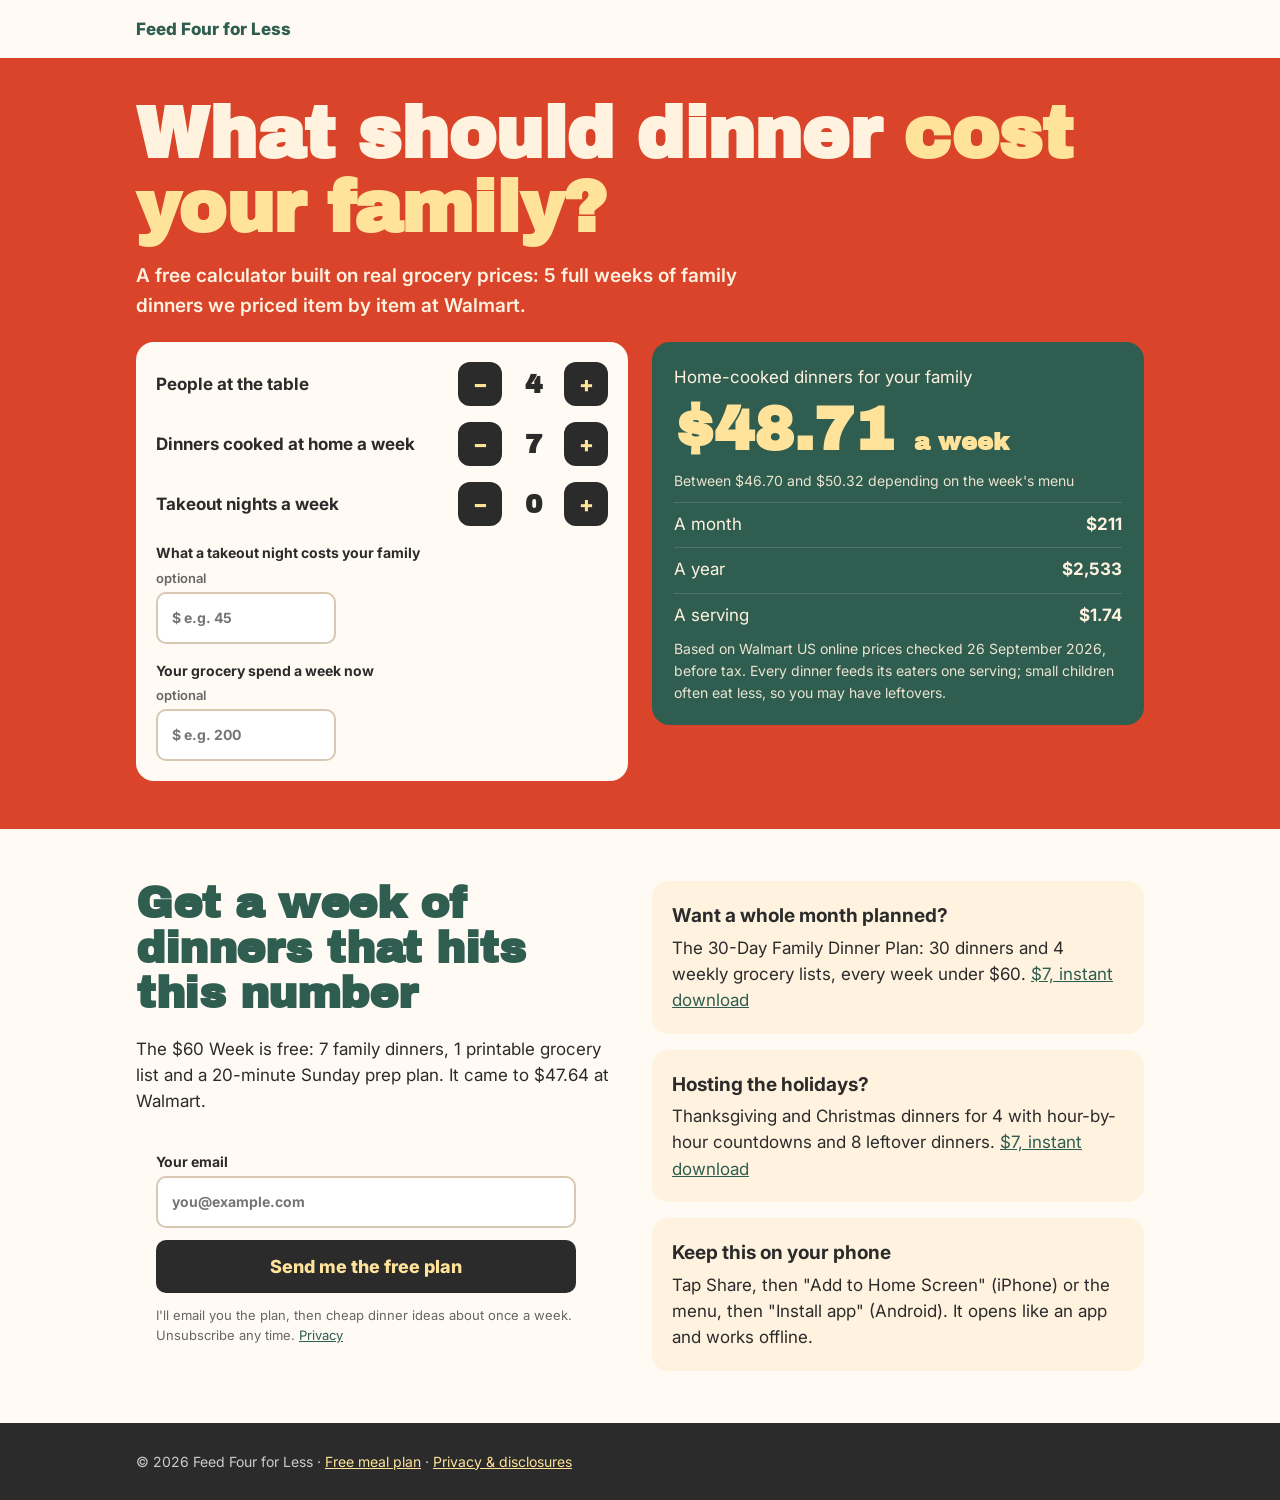
==== calculator/index.html @ 7c9b19fc "Free Family Dinner Budget Calculator (site/calculator/, installable web app): costs from the 5 Walma" ====
<!doctype html>
<html lang="en">
<head>
<meta charset="utf-8">
<meta name="viewport" content="width=device-width, initial-scale=1">
<title>Family Dinner Budget Calculator: What Should Dinner Cost a Week? | Feed Four for Less</title>
<meta name="description" content="Free calculator: see what home-cooked dinners cost your family each week, month and year at Walmart prices, and how much swapping takeout nights saves.">
<meta property="og:title" content="Family Dinner Budget Calculator">
<meta property="og:description" content="What should dinner cost your family? Free, instant, based on real Walmart prices.">
<meta property="og:image" content="icon-512.png">
<meta name="theme-color" content="#D9442B">
<link rel="manifest" href="manifest.webmanifest">
<link rel="apple-touch-icon" href="icon-180.png">
<meta name="apple-mobile-web-app-title" content="Dinner Budget">
<link rel="preconnect" href="https://fonts.googleapis.com"><link rel="preconnect" href="https://fonts.gstatic.com" crossorigin>
<link href="https://fonts.googleapis.com/css2?family=Archivo+Black&family=Inter:wght@400;600;800&display=swap" rel="stylesheet">
<link rel="stylesheet" href="../style.css">
<style>
.calc { background: var(--paper); color: var(--ink); border-radius: 18px; padding: 20px; display: grid; gap: 16px; max-width: 560px }
.step { display: flex; align-items: center; justify-content: space-between; gap: 12px; font-weight: 700 }
.step .ctl { display: flex; align-items: center; gap: 10px }
.step button { width: 44px; height: 44px; padding: 0; font-size: 22px; border-radius: 12px }
.step output { font: 900 26px 'Archivo Black', sans-serif; min-width: 1.6em; text-align: center }
.money { display: grid; gap: 4px; font-weight: 700; font-size: 14px }
.money input { max-width: 180px }
.opt { font-size: 13px; color: #666; font-weight: 600 }
.res { background: var(--green); color: var(--cream); border-radius: 18px; padding: 22px; display: grid; gap: 10px; max-width: 560px }
.res .big { font: 900 clamp(40px, 11vw, 60px) 'Archivo Black', sans-serif; color: #FFE39A; line-height: 1 }
.res .row { display: flex; justify-content: space-between; border-top: 1px solid rgba(255,255,255,.15); padding-top: 8px }
.res .note { font-size: 14px; opacity: .9 }
.save { background: #FFE39A; color: var(--ink); border-radius: 12px; padding: 12px 14px; font-weight: 700 }
.grid2 { display: grid; gap: 24px; align-items: start }
@media (min-width: 900px) { .grid2 { grid-template-columns: 1fr 1fr } }
</style>
</head>
<body>
<header><div class="wrap"><a href="../" style="text-decoration:none">Feed Four for Less</a></div></header>

<div class="hero"><div class="wrap">
  <h1>What should dinner <span>cost your family?</span></h1>
  <p class="lead">A free calculator built on real grocery prices: 5 full weeks of family dinners we priced item by item at Walmart.</p>
  <div class="grid2">
    <div class="calc">
      <div class="step">People at the table<div class="ctl"><button type="button" data-k="people" data-d="-1" aria-label="Fewer people">−</button><output id="people">4</output><button type="button" data-k="people" data-d="1" aria-label="More people">+</button></div></div>
      <div class="step">Dinners cooked at home a week<div class="ctl"><button type="button" data-k="dinners" data-d="-1" aria-label="Fewer dinners">−</button><output id="dinners">7</output><button type="button" data-k="dinners" data-d="1" aria-label="More dinners">+</button></div></div>
      <div class="step">Takeout nights a week<div class="ctl"><button type="button" data-k="takeout" data-d="-1" aria-label="Fewer takeout nights">−</button><output id="takeout">0</output><button type="button" data-k="takeout" data-d="1" aria-label="More takeout nights">+</button></div></div>
      <label class="money">What a takeout night costs your family <span class="opt">optional</span><input id="tcost" type="number" inputmode="decimal" min="0" step="1" placeholder="$ e.g. 45"></label>
      <label class="money">Your grocery spend a week now <span class="opt">optional</span><input id="spend" type="number" inputmode="decimal" min="0" step="1" placeholder="$ e.g. 200"></label>
    </div>
    <div class="res" aria-live="polite">
      <div>Home-cooked dinners for your family</div>
      <div class="big" id="week">$0</div>
      <div class="note" id="range"></div>
      <div class="row"><span>A month</span><b id="month"></b></div>
      <div class="row"><span>A year</span><b id="year"></b></div>
      <div class="row"><span>A serving</span><b id="serving"></b></div>
      <div class="save" id="swap" hidden></div>
      <div class="note" id="share" hidden></div>
      <div class="note">Based on Walmart US online prices checked 26 September 2026, before tax. Every dinner feeds its eaters one serving; small children often eat less, so you may have leftovers.</div>
    </div>
  </div>
</div></div>

<section><div class="wrap grid2">
  <div>
    <h2>Get a week of dinners that hits this number</h2>
    <p style="margin-bottom:16px">The $60 Week is free: 7 family dinners, 1 printable grocery list and a 20-minute Sunday prep plan. It came to $47.64 at Walmart.</p>
    <form id="signup" method="POST" action="https://491e9783.sibforms.com/serve/[base64]">
      <label>Your email<input type="email" name="EMAIL" autocomplete="email" required placeholder="you@example.com"></label>
      <input type="hidden" name="locale" value="en">
      <input type="text" name="email_address_check" value="" tabindex="-1" autocomplete="off" style="position:absolute;left:-5000px" aria-hidden="true">
      <button type="submit">Send me the free plan</button>
      <p class="fine">I'll email you the plan, then cheap dinner ideas about once a week. Unsubscribe any time. <a href="../privacy.html">Privacy</a></p>
      <p class="msg" id="msg" hidden></p>
    </form>
  </div>
  <div class="cards" style="grid-template-columns:1fr">
    <div class="card"><b>Want a whole month planned?</b>The 30-Day Family Dinner Plan: 30 dinners and 4 weekly grocery lists, every week under $60. <a href="https://payhip.com/b/sO0z2">$7, instant download</a></div>
    <div class="card"><b>Hosting the holidays?</b>Thanksgiving and Christmas dinners for 4 with hour-by-hour countdowns and 8 leftover dinners. <a href="https://payhip.com/b/vqtOo">$7, instant download</a></div>
    <div class="card"><b>Keep this on your phone</b>Tap Share, then "Add to Home Screen" (iPhone) or the menu, then "Install app" (Android). It opens like an app and works offline.</div>
  </div>
</div></section>

<footer><div class="wrap">© 2026 Feed Four for Less · <a href="../">Free meal plan</a> · <a href="../privacy.html">Privacy &amp; disclosures</a></div></footer>

<script>
const D = {"lo":1.66786,"hi":1.7971400000000002,"avg":1.73971};
const S = { people: 4, dinners: 7, takeout: 0 };
const LIM = { people: [1, 12], dinners: [0, 7], takeout: [0, 7] };
const $ = (n) => '$' + (n >= 100 ? Math.round(n).toLocaleString('en-US') : n.toFixed(2));
const el = (id) => document.getElementById(id);
// remembered on this phone only, so the numbers are still there next time
try { Object.assign(S, JSON.parse(localStorage.getItem('f4l.calc') || '{}')); } catch (e) {}
function render() {
  for (const k in S) if (el(k)) el(k).textContent = S[k];
  const servings = S.people * S.dinners, wk = servings * D.avg;
  el('week').innerHTML = $(wk) + ' <small style="font-size:.4em">a week</small>';
  el('range').textContent = servings ? 'Between ' + $(servings * D.lo) + ' and ' + $(servings * D.hi) + ' depending on the week\'s menu' : 'Add some home-cooked dinners to see the cost';
  el('month').textContent = $(wk * 52 / 12);
  el('year').textContent = $(wk * 52);
  el('serving').textContent = '$' + D.avg.toFixed(2);
  const tc = parseFloat(el('tcost').value), sp = parseFloat(el('spend').value);
  const swap = el('swap');
  if (S.takeout > 0 && tc > 0) {
    const home = S.takeout * S.people * D.avg, saved = S.takeout * tc - home;
    swap.hidden = false;
    swap.textContent = saved > 0 ? 'Cooking your ' + S.takeout + ' takeout night' + (S.takeout > 1 ? 's' : '') + ' at home instead: about ' + $(home) + ', saving ' + $(saved) + ' a week, ' + $(saved * 52) + ' a year.' : 'Your takeout nights already cost about the same as cooking at home.';
  } else swap.hidden = true;
  const share = el('share');
  if (sp > 0 && servings) { share.hidden = false; share.textContent = 'That is about ' + Math.round(wk / sp * 100) + '% of your current grocery spend.'; } else share.hidden = true;
  try { localStorage.setItem('f4l.calc', JSON.stringify(S)); } catch (e) {}
}
document.querySelectorAll('.step button').forEach((b) => b.addEventListener('click', () => {
  const k = b.dataset.k, [a, z] = LIM[k];
  S[k] = Math.min(z, Math.max(a, S[k] + Number(b.dataset.d)));
  // a week has 7 dinners: a takeout night is one fewer home-cooked dinner, and the other way round
  if (S.dinners + S.takeout > 7) { if (k === 'takeout') S.dinners = 7 - S.takeout; else S.takeout = 7 - S.dinners; }
  render();
}));
el('tcost').addEventListener('input', render); el('spend').addEventListener('input', render);
render();
// same background submit as the landing page, then the thank-you page
const form = el('signup'), msg = el('msg'), btn = form.querySelector('button');
form.addEventListener('submit', async (e) => {
  e.preventDefault(); btn.disabled = true; btn.textContent = 'Sending...';
  try {
    const r = await fetch(form.action + '?isAjax=1', { method: 'POST', body: new FormData(form) });
    const j = await r.json();
    if (j.success) { location.href = '../thanks.html'; return; }
    msg.hidden = false; msg.textContent = j.message || 'That email address didn\'t work. Please check it and try again.';
  } catch (err) { form.submit(); return; }
  btn.disabled = false; btn.textContent = 'Send me the free plan';
});
if ('serviceWorker' in navigator) navigator.serviceWorker.register('sw.js').catch(() => {});
</script>
</body>
</html>
---- style.css ----
:root { --tomato: #D9442B; --mustard: #F2B33D; --green: #2F5D50; --sage: #A7C4A0; --cream: #FFF3E0; --paper: #FFFBF4; --ink: #2B2B2B }
* { box-sizing: border-box; margin: 0; padding: 0 }
body { font-family: Inter, system-ui, sans-serif; color: var(--ink); background: var(--paper); line-height: 1.55; font-size: 17px }
h1, h2, .display { font-family: 'Archivo Black', Impact, sans-serif; line-height: 1.02; letter-spacing: -.01em }
a { color: var(--green) }
.wrap { max-width: 1040px; margin: 0 auto; padding: 0 16px }
header { padding: 16px 0; font-weight: 800; color: var(--green) }
.hero { background: var(--tomato); color: var(--cream); padding: 40px 0 48px }
.hero .grid { display: grid; gap: 32px; align-items: center }
.hero h1 { font-size: clamp(40px, 9vw, 72px); color: var(--cream) }
.hero h1 span { color: #FFE39A }
.hero p.lead { font-size: 19px; font-weight: 600; margin: 16px 0 22px; max-width: 34em }
.cover { width: 100%; height: auto; max-width: 360px; justify-self: center; border-radius: 10px; box-shadow: 0 18px 40px rgba(0,0,0,.28); transform: rotate(2deg) }
form { background: var(--paper); color: var(--ink); border-radius: 18px; padding: 20px; display: grid; gap: 12px; max-width: 460px }
label { font-weight: 700; font-size: 14px; display: grid; gap: 4px }
input { font: inherit; padding: 13px 14px; border: 2px solid #D8C8B2; border-radius: 10px; background: #fff; width: 100% }
input:focus { outline: 3px solid var(--mustard); border-color: var(--ink) }
button, .btn { font: 800 18px Inter, sans-serif; background: var(--ink); color: #FFE39A; border: 0; border-radius: 10px; padding: 16px; cursor: pointer; text-decoration: none; text-align: center; display: inline-block }
button:hover, .btn:hover { background: #000 }
.fine { font-size: 13px; color: #666 }
.msg { font-weight: 700; color: var(--tomato) }
section { padding: 52px 0 }
h2 { font-size: clamp(30px, 6vw, 44px); color: var(--green); margin-bottom: 20px }
.cards { display: grid; gap: 16px }
.card { background: var(--cream); border-radius: 16px; padding: 20px }
.card b { display: block; font-size: 19px; margin-bottom: 4px }
.days { list-style: none; display: grid; gap: 8px }
.days li { background: #fff; border: 2px solid var(--cream); border-radius: 12px; padding: 12px 16px; display: flex; gap: 12px }
.days li b { min-width: 6.5em; color: var(--tomato) }
.price { background: var(--green); color: var(--cream); border-radius: 18px; padding: 24px; display: grid; gap: 6px }
.price .display { font-size: 52px; color: #FFE39A }
footer { background: var(--ink); color: #ccc; padding: 28px 0; font-size: 14px }
footer a { color: #FFE39A }
.prose { max-width: 42em } .prose h2 { margin-top: 28px } .prose p, .prose li { margin-bottom: 12px } .prose ul { padding-left: 20px }
@media (min-width: 800px) {
  .hero .grid { grid-template-columns: 1.25fr .75fr }
  .cards { grid-template-columns: repeat(3, 1fr) }
}
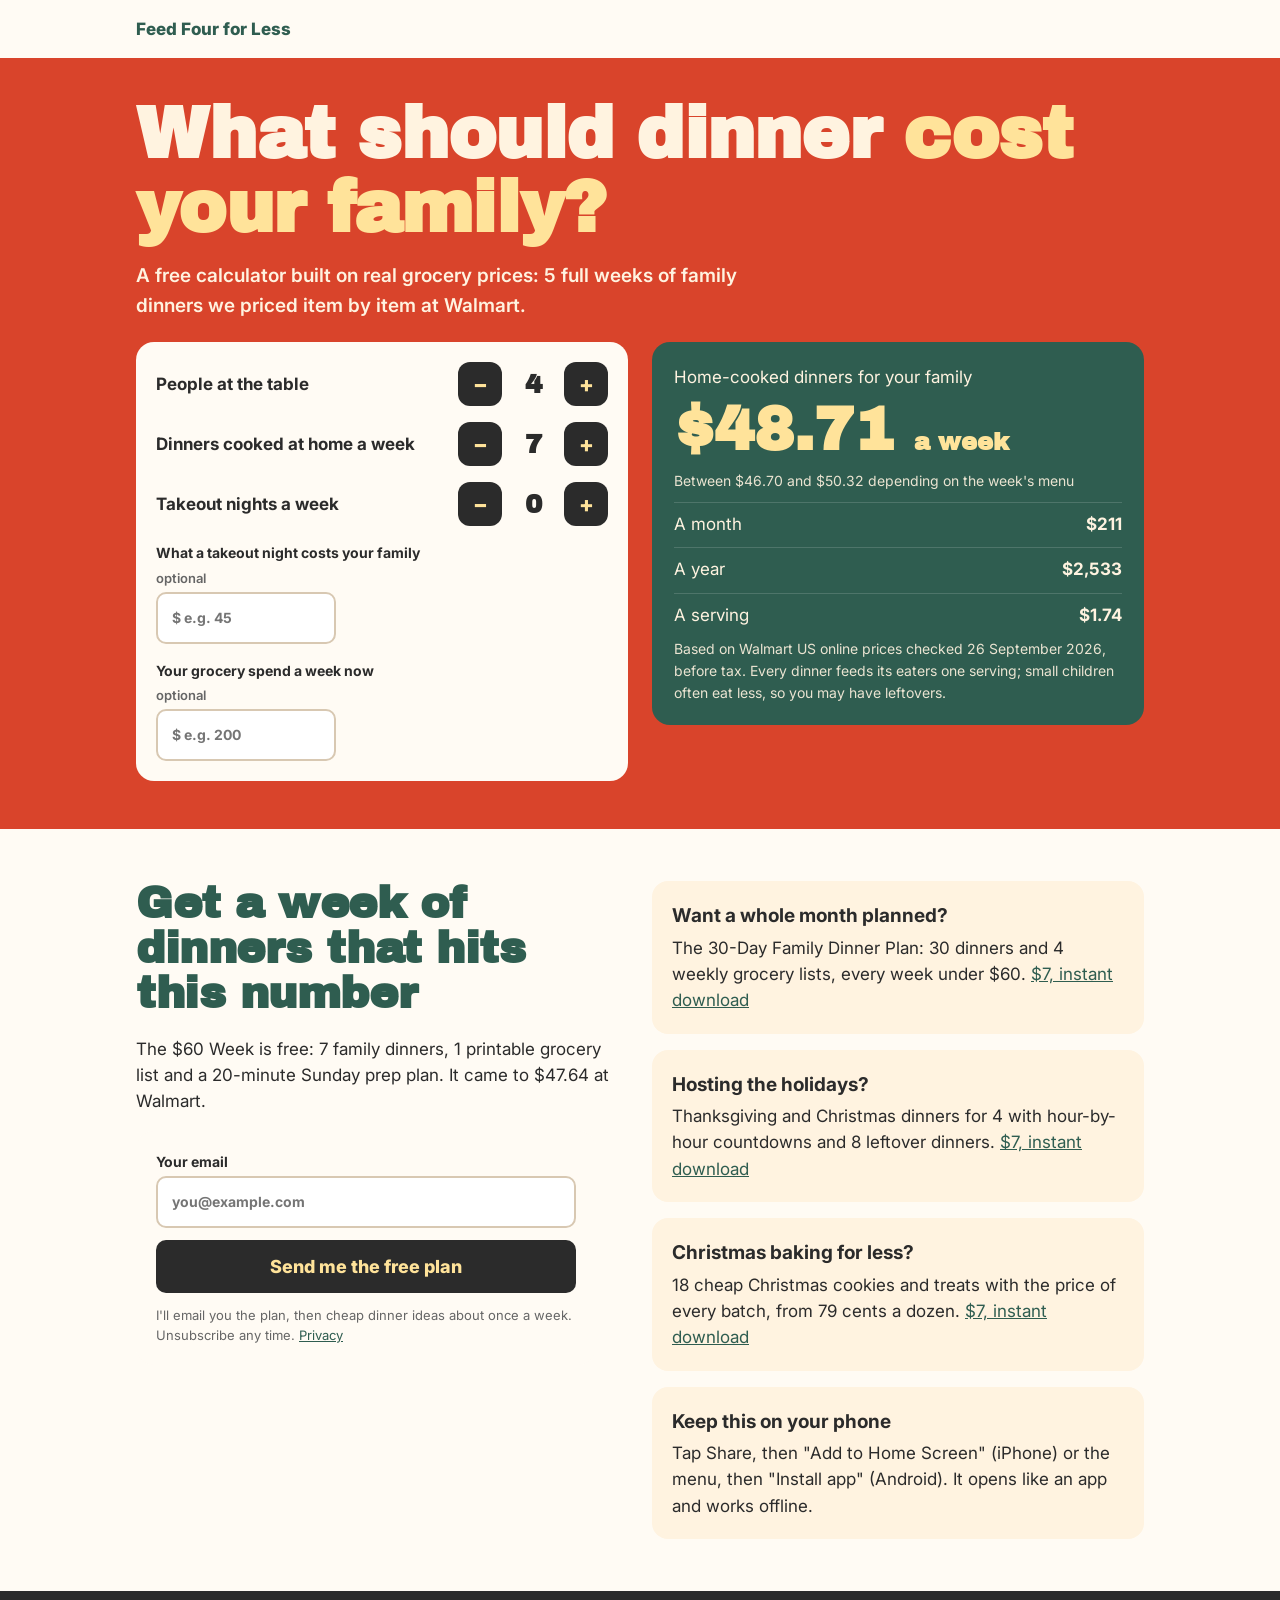
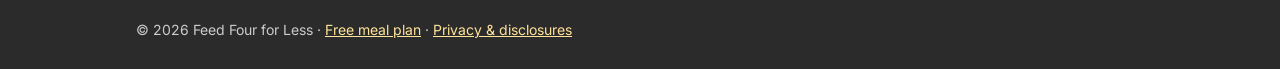
==== commit e5eda8bf: "Baking book live on Payhip (payhip.com/b/WBV6d): BAKING link, thanks page + calculator card, 10 baki" ====
--- a/calculator/index.html
+++ b/calculator/index.html
@@ -77,6 +77,7 @@
   <div class="cards" style="grid-template-columns:1fr">
     <div class="card"><b>Want a whole month planned?</b>The 30-Day Family Dinner Plan: 30 dinners and 4 weekly grocery lists, every week under $60. <a href="https://payhip.com/b/sO0z2">$7, instant download</a></div>
     <div class="card"><b>Hosting the holidays?</b>Thanksgiving and Christmas dinners for 4 with hour-by-hour countdowns and 8 leftover dinners. <a href="https://payhip.com/b/vqtOo">$7, instant download</a></div>
+    <div class="card"><b>Christmas baking for less?</b>18 cheap Christmas cookies and treats with the price of every batch, from 79 cents a dozen. <a href="https://payhip.com/b/WBV6d">$7, instant download</a></div>
     <div class="card"><b>Keep this on your phone</b>Tap Share, then "Add to Home Screen" (iPhone) or the menu, then "Install app" (Android). It opens like an app and works offline.</div>
   </div>
 </div></section>
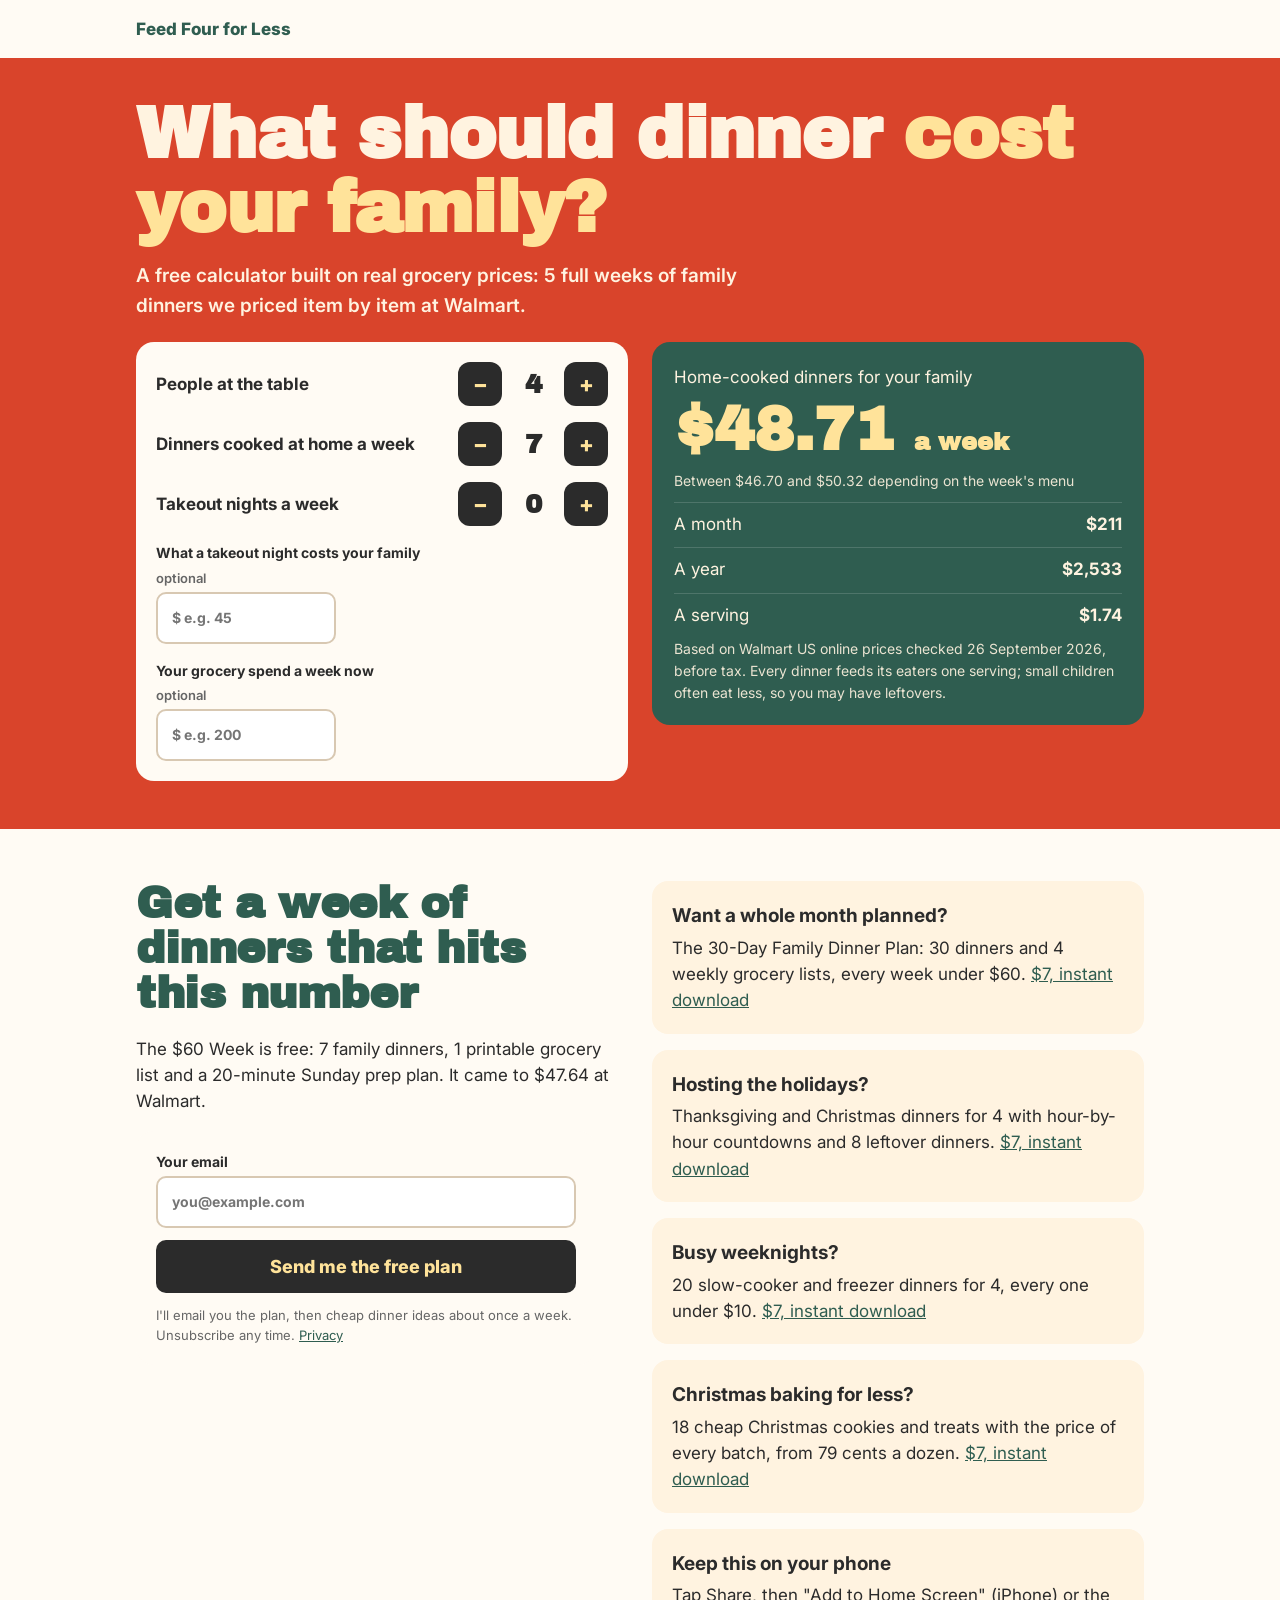
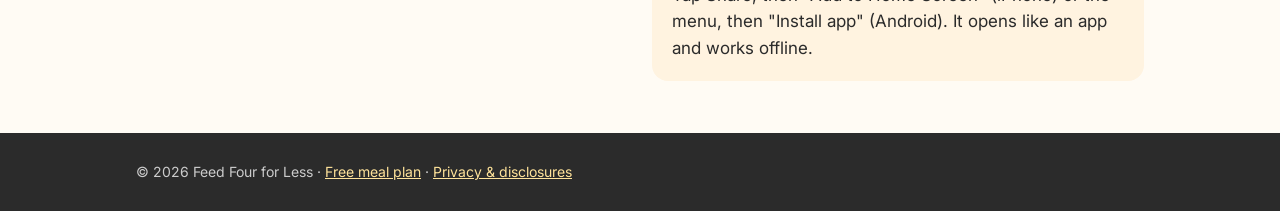
==== commit 32b48b49: "Book 3 live on Payhip (payhip.com/b/r2H3T) + submitted to KDP: SLOWCOOKER link, thanks page + calcul" ====
--- a/calculator/index.html
+++ b/calculator/index.html
@@ -77,6 +77,7 @@
   <div class="cards" style="grid-template-columns:1fr">
     <div class="card"><b>Want a whole month planned?</b>The 30-Day Family Dinner Plan: 30 dinners and 4 weekly grocery lists, every week under $60. <a href="https://payhip.com/b/sO0z2">$7, instant download</a></div>
     <div class="card"><b>Hosting the holidays?</b>Thanksgiving and Christmas dinners for 4 with hour-by-hour countdowns and 8 leftover dinners. <a href="https://payhip.com/b/vqtOo">$7, instant download</a></div>
+    <div class="card"><b>Busy weeknights?</b>20 slow-cooker and freezer dinners for 4, every one under $10. <a href="https://payhip.com/b/r2H3T">$7, instant download</a></div>
     <div class="card"><b>Christmas baking for less?</b>18 cheap Christmas cookies and treats with the price of every batch, from 79 cents a dozen. <a href="https://payhip.com/b/WBV6d">$7, instant download</a></div>
     <div class="card"><b>Keep this on your phone</b>Tap Share, then "Add to Home Screen" (iPhone) or the menu, then "Install app" (Android). It opens like an app and works offline.</div>
   </div>
